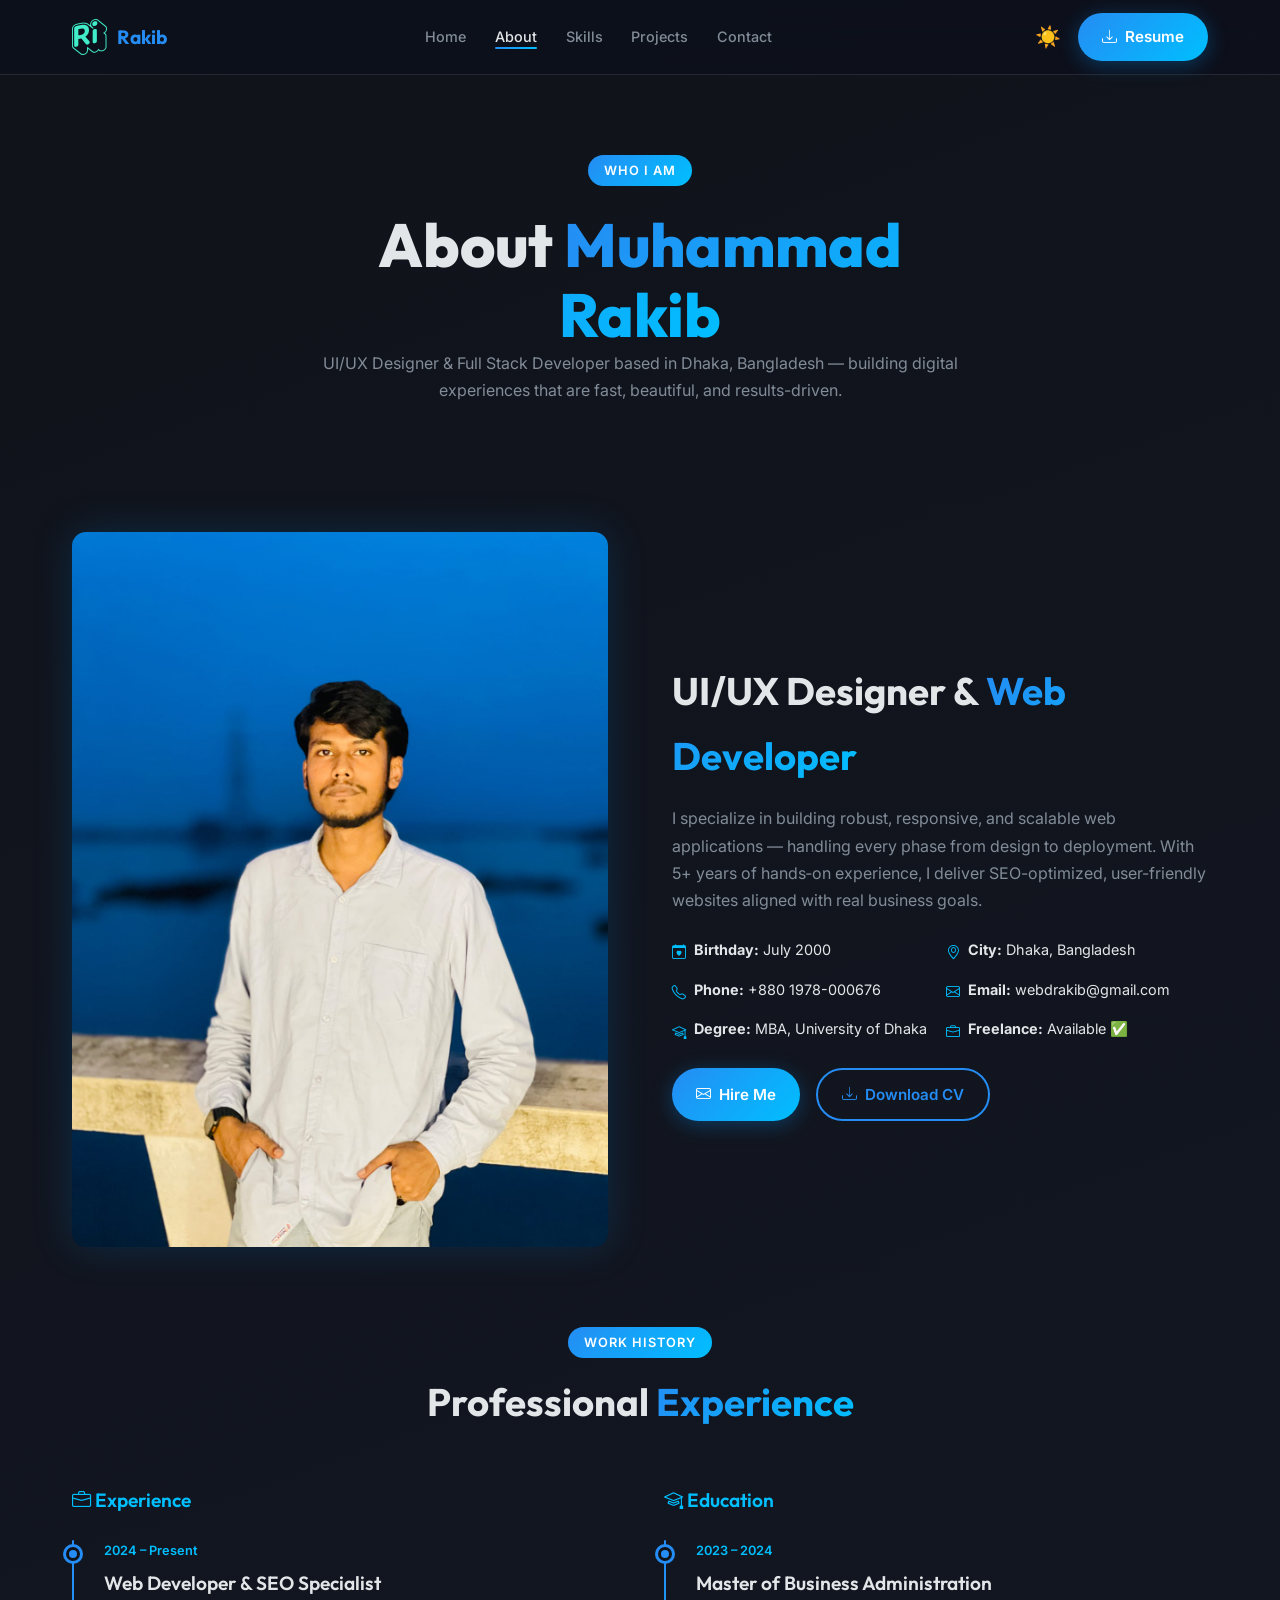
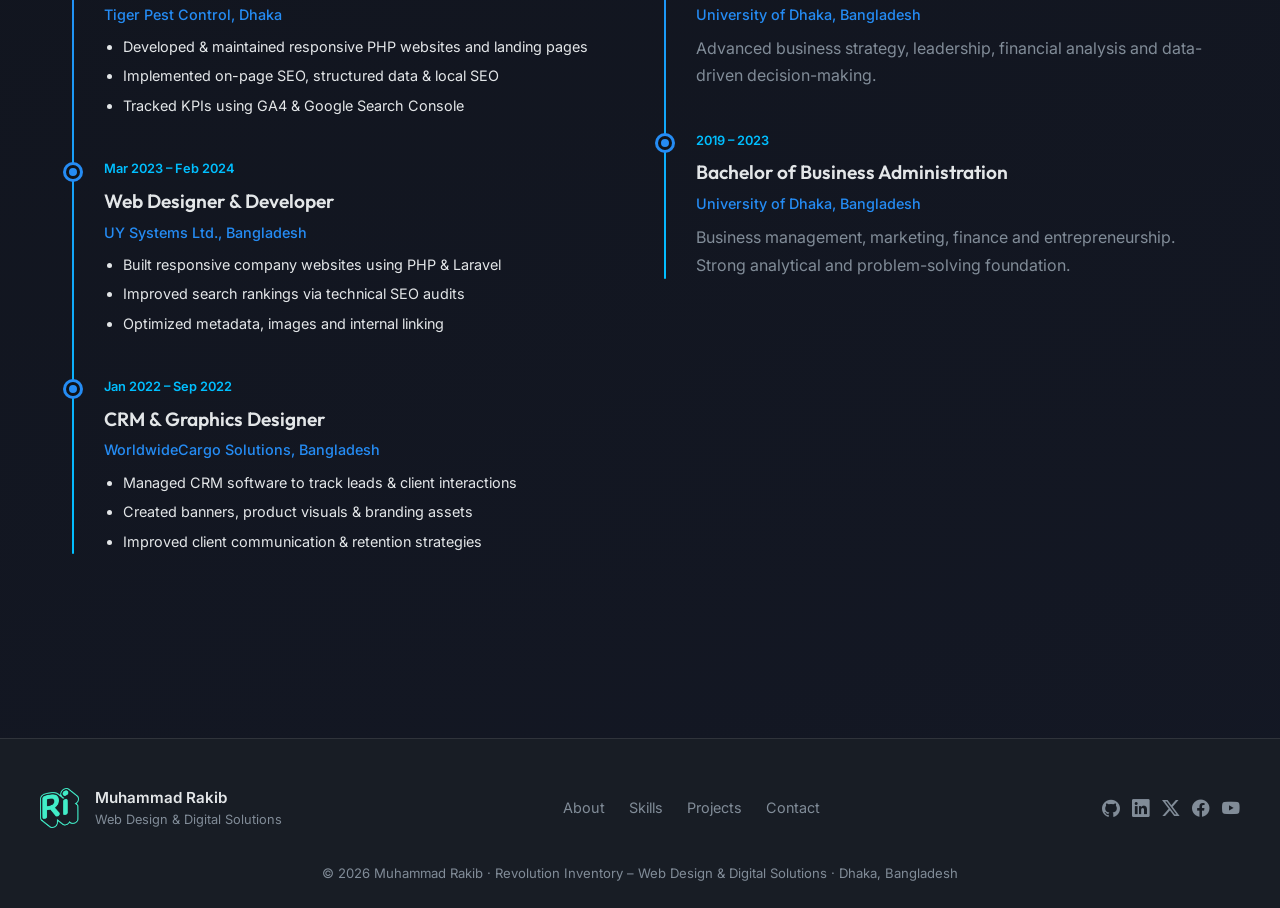
==== about.html @ a1d7bca5 "Website in development" ====
<!DOCTYPE html>
<html lang="en" data-theme="dark">

<head>
  <meta charset="UTF-8" />
  <meta name="viewport" content="width=device-width, initial-scale=1.0" />
  <title>About – Muhammad Rakib | Full Stack Web Developer</title>
  <meta name="description"
    content="Learn about Muhammad Rakib – Full Stack Web Developer, UI/UX Designer and SEO Specialist from Dhaka, Bangladesh with 5+ years of experience." />
  <link rel="icon" href="assets/images/logo.png" />
  <link rel="preconnect" href="https://fonts.googleapis.com" />
  <link rel="preconnect" href="https://fonts.gstatic.com" crossorigin />
  <link
    href="https://fonts.googleapis.com/css2?family=Outfit:wght@300;400;600;700;800&family=Inter:wght@400;500;600&display=swap"
    rel="stylesheet" />
  <link rel="stylesheet" href="https://cdn.jsdelivr.net/npm/bootstrap-icons@1.11.3/font/bootstrap-icons.css" />
  <link rel="stylesheet" href="assets/css/styles.css" />
</head>

<body>
  <header class="site-header" id="site-header">
    <nav class="nav-container">
      <a href="index.html" class="logo">
        <img src="assets/images/logo.png" alt="RI Logo" class="logo-img" />
        <span class="logo-text">Rakib</span>
      </a>
      <button class="nav-hamburger" id="nav-hamburger"><span></span><span></span><span></span></button>
      <ul class="nav-links" id="nav-links">
        <li><a href="index.html">Home</a></li>
        <li><a href="about.html">About</a></li>
        <li><a href="skills.html">Skills</a></li>
        <li><a href="projects.html">Projects</a></li>
        <li><a href="contact.html">Contact</a></li>
      </ul>
      <div class="nav-actions">
        <button id="theme-toggle" class="icon-btn">☀️</button>
        <a href="https://drive.google.com/uc?export=download&id=1ioUja7IS2YaoWaqZ0kOTeljUsAlefDZb" class="btn-primary"
          target="_blank" rel="noopener"><i class="bi bi-download"></i> Resume</a>
      </div>
    </nav>
  </header>

  <main>
    <!-- Hero -->
    <section style="padding: 5rem 2rem 3rem; text-align:center; max-width:700px; margin:0 auto;">
      <span class="section-tag">Who I Am</span>
      <h1 class="animate-in" style="margin-top:0.75rem;">About <span class="gradient-text">Muhammad Rakib</span></h1>
      <p class="animate-in-delay">UI/UX Designer & Full Stack Developer based in Dhaka, Bangladesh — building digital
        experiences that are fast, beautiful, and results-driven.</p>
    </section>

    <!-- About Grid -->
    <section class="section-pad">
      <div class="about-grid">
        <div class="about-img-wrap reveal">
          <img src="assets/images/7.jpeg" alt="Muhammad Rakib" />
        </div>
        <div class="reveal">
          <h2>UI/UX Designer &amp; <span class="gradient-text">Web Developer</span></h2>
          <p style="margin: 1rem 0;">I specialize in building robust, responsive, and scalable web applications —
            handling every phase from design to deployment. With 5+ years of hands‑on experience, I deliver
            SEO-optimized, user-friendly websites aligned with real business goals.</p>
          <ul class="about-info-list">
            <li><i class="bi bi-calendar-heart"></i><span><strong>Birthday:</strong> July 2000</span></li>
            <li><i class="bi bi-geo-alt"></i><span><strong>City:</strong> Dhaka, Bangladesh</span></li>
            <li><i class="bi bi-telephone"></i><span><strong>Phone:</strong> +880 1978-000676</span></li>
            <li><i class="bi bi-envelope"></i><span><strong>Email:</strong> webdrakib@gmail.com</span></li>
            <li><i class="bi bi-mortarboard"></i><span><strong>Degree:</strong> MBA, University of Dhaka</span></li>
            <li><i class="bi bi-briefcase"></i><span><strong>Freelance:</strong> Available ✅</span></li>
          </ul>
          <div style="display:flex; gap:1rem; flex-wrap:wrap; margin-top:1.5rem;">
            <a href="contact.html" class="btn-primary"><i class="bi bi-envelope"></i> Hire Me</a>
            <a href="https://drive.google.com/uc?export=download&id=1ioUja7IS2YaoWaqZ0kOTeljUsAlefDZb"
              class="btn-outline" target="_blank" rel="noopener"><i class="bi bi-download"></i> Download CV</a>
          </div>
        </div>
      </div>
    </section>

    <!-- Experience Timeline -->
    <section class="section-pad" style="padding-top:0;">
      <div class="section-header reveal">
        <span class="section-tag">Work History</span>
        <h2>Professional <span class="gradient-text">Experience</span></h2>
      </div>
      <div style="display:grid; grid-template-columns:1fr 1fr; gap:3rem;">
        <div>
          <h3 style="color:var(--c-accent); margin-bottom:1.5rem;"><i class="bi bi-briefcase"></i> Experience</h3>
          <div class="timeline">
            <div class="timeline-item reveal">
              <div class="timeline-date">2024 – Present</div>
              <h3>Web Developer & SEO Specialist</h3>
              <div class="org">Tiger Pest Control, Dhaka</div>
              <ul>
                <li>Developed & maintained responsive PHP websites and landing pages</li>
                <li>Implemented on-page SEO, structured data & local SEO</li>
                <li>Tracked KPIs using GA4 & Google Search Console</li>
              </ul>
            </div>
            <div class="timeline-item reveal">
              <div class="timeline-date">Mar 2023 – Feb 2024</div>
              <h3>Web Designer & Developer</h3>
              <div class="org">UY Systems Ltd., Bangladesh</div>
              <ul>
                <li>Built responsive company websites using PHP & Laravel</li>
                <li>Improved search rankings via technical SEO audits</li>
                <li>Optimized metadata, images and internal linking</li>
              </ul>
            </div>
            <div class="timeline-item reveal">
              <div class="timeline-date">Jan 2022 – Sep 2022</div>
              <h3>CRM & Graphics Designer</h3>
              <div class="org">WorldwideCargo Solutions, Bangladesh</div>
              <ul>
                <li>Managed CRM software to track leads & client interactions</li>
                <li>Created banners, product visuals & branding assets</li>
                <li>Improved client communication & retention strategies</li>
              </ul>
            </div>
          </div>
        </div>
        <div>
          <h3 style="color:var(--c-accent); margin-bottom:1.5rem;"><i class="bi bi-mortarboard"></i> Education</h3>
          <div class="timeline">
            <div class="timeline-item reveal">
              <div class="timeline-date">2023 – 2024</div>
              <h3>Master of Business Administration</h3>
              <div class="org">University of Dhaka, Bangladesh</div>
              <p>Advanced business strategy, leadership, financial analysis and data-driven decision-making.</p>
            </div>
            <div class="timeline-item reveal">
              <div class="timeline-date">2019 – 2023</div>
              <h3>Bachelor of Business Administration</h3>
              <div class="org">University of Dhaka, Bangladesh</div>
              <p>Business management, marketing, finance and entrepreneurship. Strong analytical and problem-solving
                foundation.</p>
            </div>
          </div>
        </div>
      </div>
    </section>
  </main>

  <footer class="site-footer">
    <div class="footer-inner">
      <div class="footer-brand">
        <img src="assets/images/logo.png" alt="RI" class="footer-logo" />
        <p>Muhammad Rakib<br /><span>Web Design & Digital Solutions</span></p>
      </div>
      <div class="footer-links">
        <a href="about.html">About</a><a href="skills.html">Skills</a>
        <a href="projects.html">Projects</a><a href="contact.html">Contact</a>
      </div>
      <div class="footer-socials">
        <a href="https://github.com/webdrakib" target="_blank" rel="noopener"><i class="bi bi-github"></i></a>
        <a href="https://bd.linkedin.com/in/webdrakib" target="_blank" rel="noopener"><i class="bi bi-linkedin"></i></a>
        <a href="https://twitter.com/webdrakib" target="_blank" rel="noopener"><i class="bi bi-twitter-x"></i></a>
        <a href="https://web.facebook.com/webdrakib" target="_blank" rel="noopener"><i class="bi bi-facebook"></i></a>
        <a href="https://www.youtube.com/@webdrakib" target="_blank" rel="noopener"><i class="bi bi-youtube"></i></a>
      </div>
    </div>
    <p class="footer-copy">© 2026 Muhammad Rakib · Revolution Inventory – Web Design & Digital Solutions · Dhaka,
      Bangladesh</p>
  </footer>
  <script src="assets/js/main.js"></script>
</body>

</html>
---- assets/css/styles.css ----
/* =============================================
   MUHAMMAD RAKIB PORTFOLIO — styles.css
   Theme: Deep Navy + Electric Blue + Silver
   ============================================= */

/* ---- TOKENS ---- */
:root {
  --c-primary: hsl(210, 90%, 55%);
  --c-accent: hsl(195, 100%, 50%);
  --c-secondary: hsl(340, 70%, 58%);
  --c-bg: hsl(220, 25%, 8%);
  --c-surface: hsl(220, 20%, 12%);
  --c-glass: rgba(255, 255, 255, 0.05);
  --c-border: rgba(255, 255, 255, 0.10);
  --c-text: hsl(210, 10%, 90%);
  --c-muted: hsl(210, 10%, 55%);
  --grad-main: linear-gradient(135deg, hsl(210, 90%, 55%), hsl(195, 100%, 50%));
  --grad-bg: linear-gradient(160deg, hsl(220, 25%, 8%) 0%, hsl(225, 30%, 11%) 100%);
  --shadow-glow: 0 0 40px rgba(0, 150, 255, 0.18);
  --radius: 14px;
  --trans: 0.3s ease;
}

[data-theme="light"] {
  --c-bg: hsl(210, 30%, 97%);
  --c-surface: hsl(210, 20%, 92%);
  --c-glass: rgba(255, 255, 255, 0.55);
  --c-border: rgba(0, 0, 0, 0.10);
  --c-text: hsl(220, 15%, 15%);
  --c-muted: hsl(220, 10%, 45%);
  --grad-bg: linear-gradient(160deg, hsl(210, 30%, 95%) 0%, hsl(220, 25%, 90%) 100%);
  --shadow-glow: 0 0 40px rgba(0, 150, 255, 0.10);
}

/* ---- RESET ---- */
*,
*::before,
*::after {
  box-sizing: border-box;
  margin: 0;
  padding: 0;
}

html {
  scroll-behavior: smooth;
}

body {
  font-family: 'Inter', system-ui, sans-serif;
  background: var(--c-bg);
  color: var(--c-text);
  line-height: 1.7;
  min-height: 100vh;
  background-image: var(--grad-bg);
}

img {
  max-width: 100%;
  display: block;
}

a {
  text-decoration: none;
  color: inherit;
}

ul {
  list-style: none;
}

/* ---- TYPOGRAPHY ---- */
h1 {
  font-family: 'Outfit', sans-serif;
  font-size: clamp(2.2rem, 5vw, 3.8rem);
  font-weight: 800;
  line-height: 1.15;
}

h2 {
  font-family: 'Outfit', sans-serif;
  font-size: clamp(1.6rem, 3.5vw, 2.4rem);
  font-weight: 700;
}

h3 {
  font-family: 'Outfit', sans-serif;
  font-size: 1.2rem;
  font-weight: 600;
}

p {
  color: var(--c-muted);
}

.gradient-text {
  background: var(--grad-main);
  -webkit-background-clip: text;
  -webkit-text-fill-color: transparent;
  background-clip: text;
}

/* ---- UTILITY ---- */
.glass {
  background: var(--c-glass);
  backdrop-filter: blur(16px);
  border: 1px solid var(--c-border);
  border-radius: var(--radius);
}

.section-pad {
  padding: 5rem 2rem;
  max-width: 1200px;
  margin: 0 auto;
}

.section-header {
  text-align: center;
  margin-bottom: 3rem;
}

.section-tag {
  display: inline-block;
  padding: 0.3rem 1rem;
  background: var(--grad-main);
  color: #fff;
  border-radius: 50px;
  font-size: 0.8rem;
  font-weight: 600;
  letter-spacing: 0.08em;
  text-transform: uppercase;
  margin-bottom: 0.75rem;
}

.section-header h2 {
  margin-bottom: 0.5rem;
}

/* ---- BUTTONS ---- */
.btn-primary {
  display: inline-flex;
  align-items: center;
  gap: 0.5rem;
  padding: 0.7rem 1.5rem;
  background: var(--grad-main);
  color: #fff;
  border-radius: 50px;
  font-weight: 600;
  font-size: 0.95rem;
  border: none;
  cursor: pointer;
  transition: transform var(--trans), box-shadow var(--trans);
  box-shadow: 0 4px 20px rgba(0, 150, 255, 0.3);
}

.btn-primary:hover {
  transform: translateY(-2px);
  box-shadow: 0 8px 30px rgba(0, 150, 255, 0.5);
}

.btn-outline {
  display: inline-flex;
  align-items: center;
  gap: 0.5rem;
  padding: 0.7rem 1.5rem;
  background: transparent;
  color: var(--c-primary);
  border: 2px solid var(--c-primary);
  border-radius: 50px;
  font-weight: 600;
  font-size: 0.95rem;
  cursor: pointer;
  transition: background var(--trans), color var(--trans), transform var(--trans);
}

.btn-outline:hover {
  background: var(--c-primary);
  color: #fff;
  transform: translateY(-2px);
}

.icon-btn {
  background: none;
  border: none;
  font-size: 1.3rem;
  cursor: pointer;
  padding: 0.3rem;
}

/* ---- HEADER ---- */
.site-header {
  position: sticky;
  top: 0;
  z-index: 1000;
  background: rgba(13, 17, 28, 0.75);
  backdrop-filter: blur(18px);
  border-bottom: 1px solid var(--c-border);
  transition: background var(--trans);
}

[data-theme="light"] .site-header {
  background: rgba(240, 245, 255, 0.80);
}

.nav-container {
  max-width: 1200px;
  margin: 0 auto;
  display: flex;
  align-items: center;
  justify-content: space-between;
  padding: 0.8rem 2rem;
  gap: 1rem;
}

.logo {
  display: flex;
  align-items: center;
  gap: 0.6rem;
}

.logo-img {
  height: 36px;
  width: auto;
}

.logo-text {
  font-family: 'Outfit', sans-serif;
  font-size: 1.2rem;
  font-weight: 700;
  color: var(--c-primary);
}

.nav-links {
  display: flex;
  gap: 1.8rem;
}

.nav-links a {
  font-size: 0.9rem;
  font-weight: 500;
  color: var(--c-muted);
  position: relative;
  transition: color var(--trans);
}

.nav-links a:hover,
.nav-links a.nav-active {
  color: var(--c-text);
}

.nav-links a::after {
  content: '';
  position: absolute;
  left: 0;
  bottom: -4px;
  width: 0;
  height: 2px;
  background: var(--grad-main);
  transition: width var(--trans);
  border-radius: 2px;
}

.nav-links a:hover::after,
.nav-links a.nav-active::after {
  width: 100%;
}

.nav-actions {
  display: flex;
  align-items: center;
  gap: 0.75rem;
}

/* hamburger — hidden on desktop */
.nav-hamburger {
  display: none;
  flex-direction: column;
  gap: 5px;
  background: none;
  border: none;
  cursor: pointer;
  padding: 4px;
}

.nav-hamburger span {
  display: block;
  width: 24px;
  height: 2px;
  background: var(--c-text);
  border-radius: 2px;
  transition: var(--trans);
}

/* ---- HERO ---- */
.hero {
  min-height: 100vh;
  display: flex;
  align-items: center;
  justify-content: space-between;
  gap: 3rem;
  padding: 6rem 4rem 4rem;
  max-width: 1200px;
  margin: 0 auto;
  position: relative;
}

.hero-bg-overlay {
  position: fixed;
  inset: 0;
  z-index: -1;
  background: radial-gradient(ellipse at 20% 50%, rgba(0, 150, 255, 0.08) 0%, transparent 60%),
    radial-gradient(ellipse at 80% 20%, rgba(0, 220, 255, 0.06) 0%, transparent 50%);
  pointer-events: none;
}

.hero-content {
  flex: 1;
  max-width: 600px;
}

.hero-badge {
  display: inline-flex;
  align-items: center;
  gap: 0.5rem;
  background: var(--c-glass);
  border: 1px solid var(--c-border);
  border-radius: 50px;
  padding: 0.4rem 1rem;
  font-size: 0.82rem;
  font-weight: 500;
  color: var(--c-accent);
  margin-bottom: 1.25rem;
  backdrop-filter: blur(8px);
}

.hero h1 {
  margin-bottom: 0.75rem;
}

.hero-typed {
  font-size: 1.3rem;
  font-weight: 500;
  margin-bottom: 0.5rem;
  color: var(--c-text);
}

.typed-highlight {
  color: var(--c-accent);
  font-weight: 600;
}

.typed-cursor {
  color: var(--c-accent);
  animation: blink 1s step-end infinite;
}

@keyframes blink {

  0%,
  100% {
    opacity: 1
  }

  50% {
    opacity: 0
  }
}

.hero-sub {
  font-size: 0.92rem;
  margin-bottom: 2rem;
  line-height: 1.8;
}

.hero-cta-group {
  display: flex;
  gap: 1rem;
  flex-wrap: wrap;
  margin-bottom: 2rem;
}

.hero-socials {
  display: flex;
  gap: 1rem;
}

.social-icon {
  width: 40px;
  height: 40px;
  display: flex;
  align-items: center;
  justify-content: center;
  border-radius: 50%;
  border: 1px solid var(--c-border);
  background: var(--c-glass);
  color: var(--c-muted);
  font-size: 1.1rem;
  transition: border-color var(--trans), color var(--trans), transform var(--trans), background var(--trans);
}

.social-icon:hover {
  border-color: var(--c-primary);
  color: var(--c-primary);
  transform: translateY(-3px);
  background: rgba(0, 150, 255, 0.1);
}

/* hero image */
.hero-image {
  position: relative;
  flex-shrink: 0;
}

.hero-img-ring {
  position: absolute;
  inset: -12px;
  border-radius: 50%;
  border: 2px solid transparent;
  background: var(--grad-main) border-box;
  -webkit-mask: linear-gradient(#fff 0 0) padding-box, linear-gradient(#fff 0 0);
  -webkit-mask-composite: destination-out;
  mask-composite: exclude;
  animation: spin 8s linear infinite;
}

@keyframes spin {
  to {
    transform: rotate(360deg);
  }
}

.hero-photo {
  width: 280px;
  height: 280px;
  border-radius: 50%;
  object-fit: cover;
  box-shadow: var(--shadow-glow);
}

/* ---- STATS ---- */
.stats-section {
  background: var(--c-surface);
  padding: 3rem 2rem;
}

.stats-grid {
  max-width: 900px;
  margin: 0 auto;
  display: grid;
  grid-template-columns: repeat(4, 1fr);
  gap: 1.5rem;
  text-align: center;
}

.stat-card {
  padding: 1.5rem;
}

.stat-number {
  font-family: 'Outfit', sans-serif;
  font-size: 2.5rem;
  font-weight: 800;
  color: var(--c-primary);
}

.stat-plus {
  font-size: 1.5rem;
  font-weight: 700;
  color: var(--c-accent);
  vertical-align: super;
}

.stat-card p {
  margin-top: 0.3rem;
  font-size: 0.9rem;
  font-weight: 500;
  color: var(--c-muted);
}

/* ---- SERVICES ---- */
.services-section {
  padding: 5rem 2rem;
  max-width: 1200px;
  margin: 0 auto;
}

.services-grid {
  display: grid;
  grid-template-columns: repeat(auto-fit, minmax(280px, 1fr));
  gap: 1.5rem;
}

.service-card {
  padding: 2rem;
  transition: transform var(--trans), box-shadow var(--trans);
}

.service-card:hover {
  transform: translateY(-6px);
  box-shadow: var(--shadow-glow);
}

.service-icon {
  font-size: 2rem;
  color: var(--c-accent);
  margin-bottom: 1rem;
  display: block;
}

.service-card h3 {
  margin-bottom: 0.5rem;
  color: var(--c-text);
}

/* ---- ABOUT PAGE ---- */
.about-grid {
  display: grid;
  grid-template-columns: 1fr 1fr;
  gap: 4rem;
  align-items: center;
}

.about-img-wrap {
  position: relative;
}

.about-img-wrap img {
  border-radius: var(--radius);
  width: 100%;
  box-shadow: var(--shadow-glow);
}

.about-info-list {
  margin: 1.5rem 0;
  display: grid;
  grid-template-columns: 1fr 1fr;
  gap: 0.8rem;
}

.about-info-list li {
  display: flex;
  align-items: flex-start;
  gap: 0.5rem;
  font-size: 0.9rem;
}

.about-info-list li i {
  color: var(--c-accent);
  margin-top: 0.15rem;
  flex-shrink: 0;
}

.about-info-list strong {
  color: var(--c-text);
}

/* ---- SKILLS PAGE ---- */
.skills-categories {
  display: grid;
  grid-template-columns: repeat(auto-fit, minmax(300px, 1fr));
  gap: 2rem;
}

.skill-group {
  padding: 2rem;
}

.skill-group h3 {
  margin-bottom: 1.5rem;
  color: var(--c-accent);
  display: flex;
  align-items: center;
  gap: 0.5rem;
}

.skill-bar {
  margin-bottom: 1.2rem;
}

.skill-bar-label {
  display: flex;
  justify-content: space-between;
  margin-bottom: 0.4rem;
  font-size: 0.9rem;
  font-weight: 500;
  color: var(--c-text);
}

.skill-bar-track {
  background: var(--c-surface);
  border-radius: 50px;
  height: 8px;
  overflow: hidden;
}

.skill-bar-fill {
  height: 100%;
  border-radius: 50px;
  background: var(--grad-main);
  width: 0;
  transition: width 1.2s cubic-bezier(0.4, 0, 0.2, 1);
}

/* ---- PROJECTS PAGE ---- */
.projects-grid {
  display: grid;
  grid-template-columns: repeat(auto-fit, minmax(300px, 1fr));
  gap: 1.5rem;
}

.project-card {
  border-radius: var(--radius);
  overflow: hidden;
  border: 1px solid var(--c-border);
  background: var(--c-surface);
  transition: transform var(--trans), box-shadow var(--trans);
  cursor: pointer;
}

.project-card:hover {
  transform: translateY(-6px);
  box-shadow: var(--shadow-glow);
}

.project-card-img {
  position: relative;
  overflow: hidden;
  height: 200px;
}

.project-card-img img {
  width: 100%;
  height: 100%;
  object-fit: cover;
  transition: transform 0.5s ease;
}

.project-card:hover .project-card-img img {
  transform: scale(1.08);
}

.project-card-overlay {
  position: absolute;
  inset: 0;
  background: rgba(0, 100, 200, 0.7);
  display: flex;
  align-items: center;
  justify-content: center;
  gap: 1rem;
  opacity: 0;
  transition: opacity var(--trans);
}

.project-card:hover .project-card-overlay {
  opacity: 1;
}

.project-card-overlay a {
  width: 44px;
  height: 44px;
  border-radius: 50%;
  background: #fff;
  display: flex;
  align-items: center;
  justify-content: center;
  color: var(--c-primary);
  font-size: 1.1rem;
  transition: transform var(--trans);
}

.project-card-overlay a:hover {
  transform: scale(1.1);
}

.project-card-body {
  padding: 1.25rem;
}

.project-card-body h3 {
  color: var(--c-text);
  margin-bottom: 0.4rem;
}

.project-tags {
  display: flex;
  flex-wrap: wrap;
  gap: 0.5rem;
  margin-top: 0.75rem;
}

.tag {
  font-size: 0.75rem;
  padding: 0.25rem 0.7rem;
  background: rgba(0, 150, 255, 0.12);
  color: var(--c-accent);
  border-radius: 50px;
  font-weight: 500;
}

/* ---- EXPERIENCE TIMELINE ---- */
.timeline {
  position: relative;
  padding-left: 2rem;
}

.timeline::before {
  content: '';
  position: absolute;
  left: 0;
  top: 0;
  bottom: 0;
  width: 2px;
  background: var(--grad-main);
  border-radius: 2px;
}

.timeline-item {
  position: relative;
  margin-bottom: 2.5rem;
}

.timeline-item::before {
  content: '';
  position: absolute;
  left: -2.4rem;
  top: 0.4rem;
  width: 14px;
  height: 14px;
  border-radius: 50%;
  background: var(--c-primary);
  border: 3px solid var(--c-bg);
  box-shadow: 0 0 0 3px var(--c-primary);
}

.timeline-date {
  font-size: 0.8rem;
  color: var(--c-accent);
  font-weight: 600;
  margin-bottom: 0.3rem;
}

.timeline-item h3 {
  color: var(--c-text);
  margin-bottom: 0.2rem;
}

.timeline-item .org {
  color: var(--c-primary);
  font-size: 0.9rem;
  font-weight: 500;
  margin-bottom: 0.5rem;
}

.timeline-item ul {
  padding-left: 1.2rem;
  list-style: disc;
}

.timeline-item ul li {
  font-size: 0.9rem;
  margin-bottom: 0.3rem;
}

/* ---- CONTACT PAGE ---- */
.contact-grid {
  display: grid;
  grid-template-columns: 1fr 1.5fr;
  gap: 3rem;
  align-items: start;
}

.contact-info-card {
  padding: 2rem;
}

.contact-info-item {
  display: flex;
  gap: 1rem;
  margin-bottom: 1.5rem;
  align-items: flex-start;
}

.contact-info-item .ci-icon {
  width: 44px;
  height: 44px;
  border-radius: 50%;
  background: rgba(0, 150, 255, 0.12);
  display: flex;
  align-items: center;
  justify-content: center;
  color: var(--c-accent);
  font-size: 1.2rem;
  flex-shrink: 0;
}

.contact-info-item h4 {
  font-size: 0.85rem;
  font-weight: 600;
  color: var(--c-text);
  margin-bottom: 0.2rem;
}

.contact-info-item p {
  font-size: 0.9rem;
}

.contact-form {
  padding: 2rem;
  display: flex;
  flex-direction: column;
  gap: 1.1rem;
}

.form-row {
  display: grid;
  grid-template-columns: 1fr 1fr;
  gap: 1rem;
}

.form-group {
  display: flex;
  flex-direction: column;
  gap: 0.4rem;
}

.form-group label {
  font-size: 0.85rem;
  font-weight: 500;
  color: var(--c-text);
}

.form-group input,
.form-group textarea,
.form-group select {
  background: var(--c-surface);
  border: 1px solid var(--c-border);
  border-radius: 8px;
  padding: 0.75rem 1rem;
  color: var(--c-text);
  font-family: inherit;
  font-size: 0.9rem;
  transition: border-color var(--trans), box-shadow var(--trans);
}

.form-group input:focus,
.form-group textarea:focus {
  outline: none;
  border-color: var(--c-primary);
  box-shadow: 0 0 0 3px rgba(0, 150, 255, 0.15);
}

.form-group textarea {
  resize: vertical;
  min-height: 130px;
}

/* ---- MODAL ---- */
.modal {
  display: none;
  position: fixed;
  inset: 0;
  z-index: 2000;
  background: rgba(0, 0, 0, 0.7);
  backdrop-filter: blur(6px);
  align-items: center;
  justify-content: center;
}

.modal.open {
  display: flex;
}

.modal-box {
  background: var(--c-surface);
  border-radius: var(--radius);
  padding: 2rem;
  max-width: 640px;
  width: 90%;
  max-height: 85vh;
  overflow-y: auto;
  border: 1px solid var(--c-border);
  position: relative;
}

.modal-close {
  position: absolute;
  top: 1rem;
  right: 1rem;
  background: none;
  border: none;
  font-size: 1.4rem;
  color: var(--c-muted);
  cursor: pointer;
}

.modal-close:hover {
  color: var(--c-text);
}

/* ---- FOOTER ---- */
.site-footer {
  background: var(--c-surface);
  border-top: 1px solid var(--c-border);
  padding: 3rem 2rem 1.5rem;
  margin-top: 4rem;
}

.footer-inner {
  max-width: 1200px;
  margin: 0 auto;
  display: flex;
  align-items: center;
  justify-content: space-between;
  flex-wrap: wrap;
  gap: 2rem;
  margin-bottom: 2rem;
}

.footer-brand {
  display: flex;
  align-items: center;
  gap: 1rem;
}

.footer-logo {
  height: 40px;
}

.footer-brand p {
  font-size: 0.95rem;
  font-weight: 600;
  color: var(--c-text);
  line-height: 1.4;
}

.footer-brand span {
  color: var(--c-muted);
  font-size: 0.8rem;
  font-weight: 400;
}

.footer-links {
  display: flex;
  gap: 1.5rem;
  flex-wrap: wrap;
}

.footer-links a {
  font-size: 0.9rem;
  color: var(--c-muted);
  transition: color var(--trans);
}

.footer-links a:hover {
  color: var(--c-primary);
}

.footer-socials {
  display: flex;
  gap: 0.75rem;
}

.footer-socials a {
  color: var(--c-muted);
  font-size: 1.1rem;
  transition: color var(--trans), transform var(--trans);
}

.footer-socials a:hover {
  color: var(--c-accent);
  transform: translateY(-2px);
}

.footer-copy {
  text-align: center;
  font-size: 0.82rem;
  color: var(--c-muted);
  max-width: 1200px;
  margin: 0 auto;
}

/* ---- ANIMATIONS ---- */
.animate-in {
  animation: fadeSlideUp 0.9s cubic-bezier(0.22, 1, 0.36, 1) forwards;
}

.animate-in-delay {
  animation: fadeSlideUp 0.9s 0.2s cubic-bezier(0.22, 1, 0.36, 1) both;
}

@keyframes fadeSlideUp {
  from {
    opacity: 0;
    transform: translateY(30px);
  }

  to {
    opacity: 1;
    transform: translateY(0);
  }
}

.reveal {
  opacity: 0;
  transform: translateY(24px);
  transition: opacity 0.7s ease, transform 0.7s ease;
}

.reveal.visible {
  opacity: 1;
  transform: translateY(0);
}

/* ---- RESPONSIVE ---- */
@media (max-width: 900px) {
  .hero {
    flex-direction: column-reverse;
    padding: 5rem 2rem 3rem;
    text-align: center;
    min-height: auto;
  }

  .hero-cta-group,
  .hero-socials {
    justify-content: center;
  }

  .about-grid,
  .contact-grid {
    grid-template-columns: 1fr;
  }

  .form-row {
    grid-template-columns: 1fr;
  }

  .stats-grid {
    grid-template-columns: repeat(2, 1fr);
  }
}

@media (max-width: 600px) {
  .nav-links {
    display: none;
    flex-direction: column;
    gap: 0;
    position: absolute;
    top: 100%;
    left: 0;
    right: 0;
    background: var(--c-surface);
    border-bottom: 1px solid var(--c-border);
    padding: 1rem 2rem;
  }

  .nav-links.open {
    display: flex;
  }

  .nav-hamburger {
    display: flex;
  }

  .hero-photo {
    width: 200px;
    height: 200px;
  }

  .stats-grid {
    grid-template-columns: repeat(2, 1fr);
  }
}
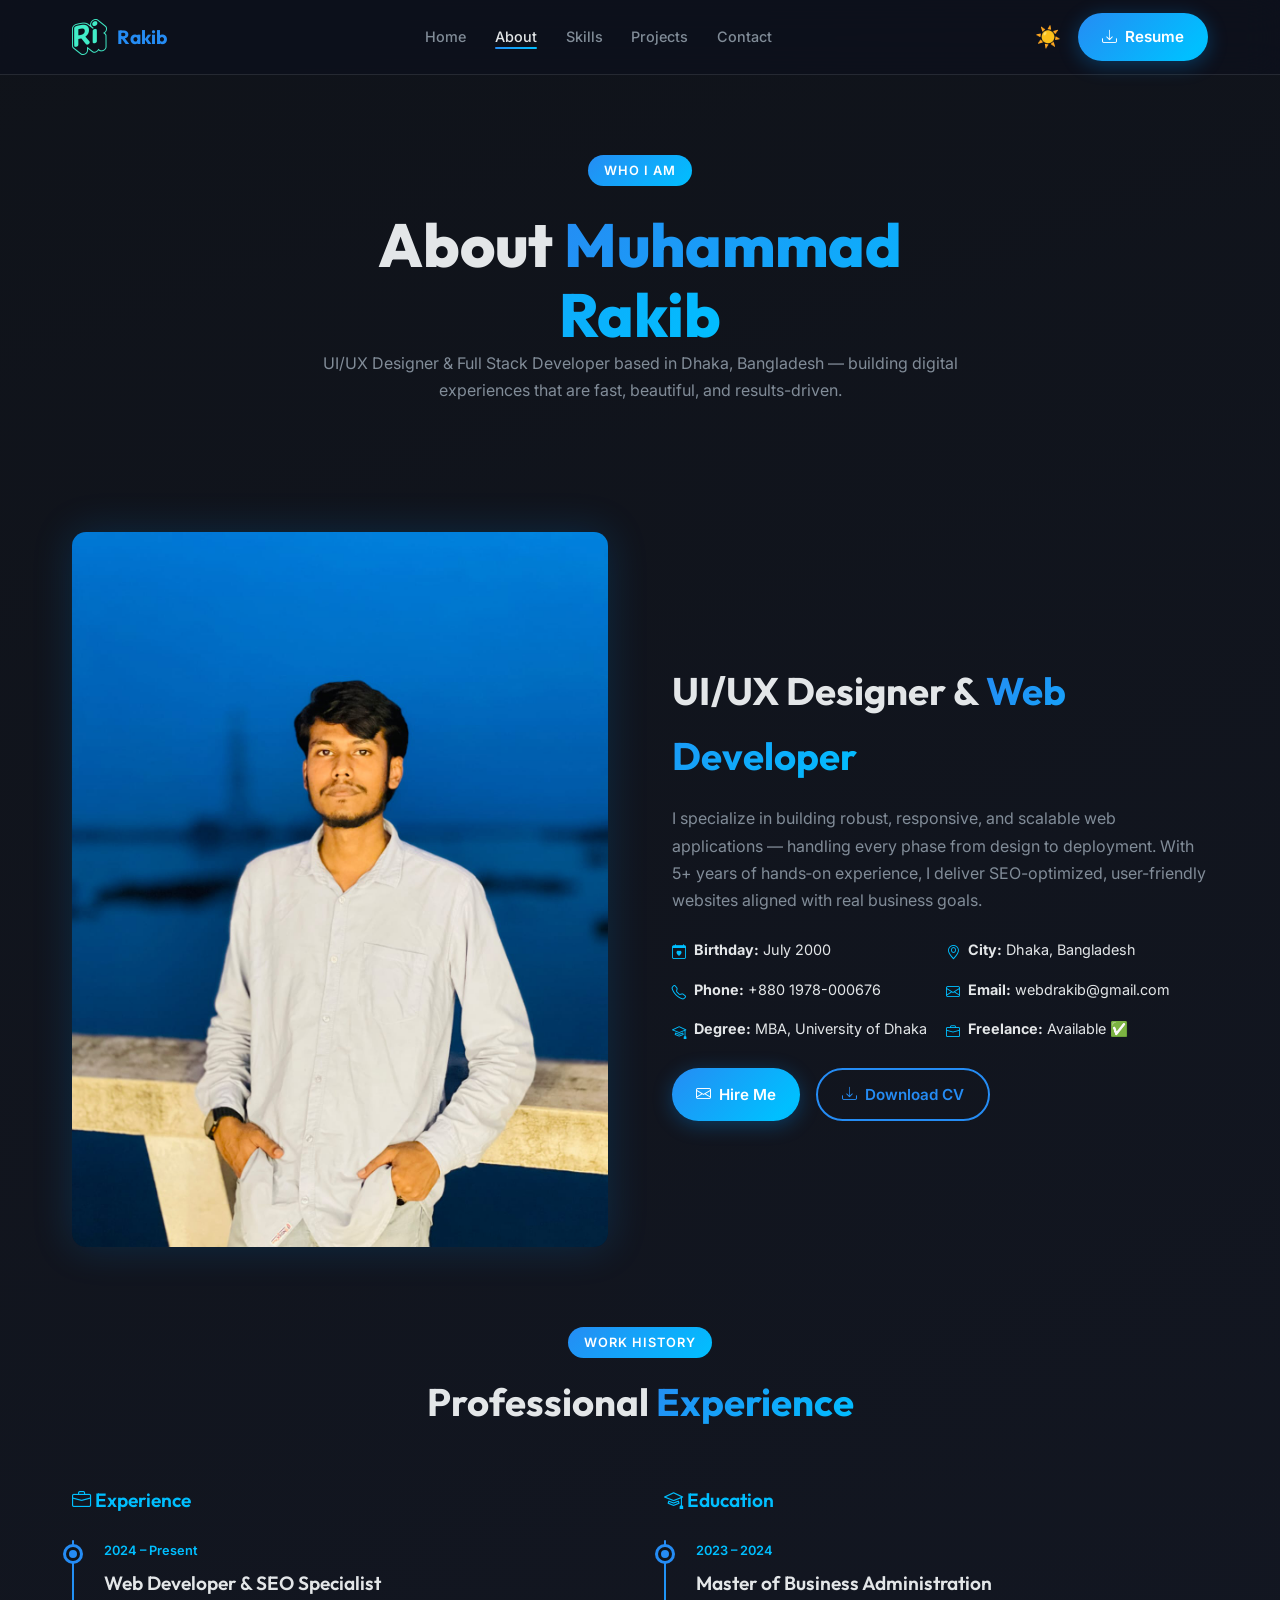
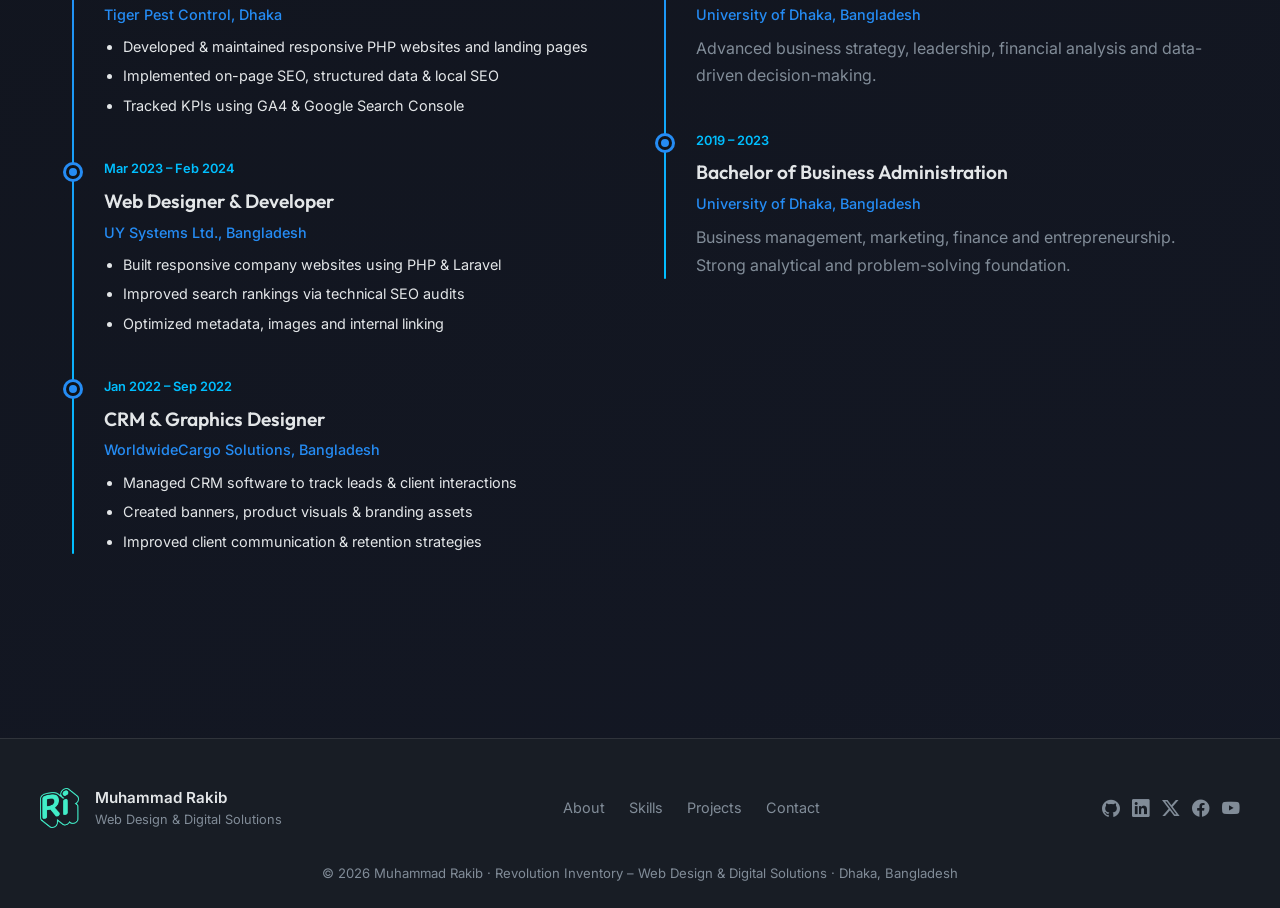
==== commit 508fc95c: "New update on website" ====
--- a/about.html
+++ b/about.html
@@ -83,7 +83,7 @@
         <span class="section-tag">Work History</span>
         <h2>Professional <span class="gradient-text">Experience</span></h2>
       </div>
-      <div style="display:grid; grid-template-columns:1fr 1fr; gap:3rem;">
+      <div class="timeline-grid">
         <div>
           <h3 style="color:var(--c-accent); margin-bottom:1.5rem;"><i class="bi bi-briefcase"></i> Experience</h3>
           <div class="timeline">
--- a/assets/css/styles.css
+++ b/assets/css/styles.css
@@ -141,18 +141,20 @@
   align-items: center;
   gap: 0.5rem;
   padding: 0.7rem 1.5rem;
-  background: var(--grad-main);
+  background: linear-gradient(135deg, var(--c-primary), var(--c-accent), var(--c-primary));
+  background-size: 200% auto;
   color: #fff;
   border-radius: 50px;
   font-weight: 600;
   font-size: 0.95rem;
   border: none;
   cursor: pointer;
-  transition: transform var(--trans), box-shadow var(--trans);
+  transition: transform var(--trans), box-shadow var(--trans), background-position 0.4s ease;
   box-shadow: 0 4px 20px rgba(0, 150, 255, 0.3);
 }
 
 .btn-primary:hover {
+  background-position: right center;
   transform: translateY(-2px);
   box-shadow: 0 8px 30px rgba(0, 150, 255, 0.5);
 }
@@ -307,9 +309,22 @@
   position: fixed;
   inset: 0;
   z-index: -1;
+  background: radial-gradient(ellipse at 20% 50%, rgba(0, 150, 255, 0.1) 0%, transparent 60%),
+    radial-gradient(ellipse at 80% 20%, rgba(0, 220, 255, 0.08) 0%, transparent 50%),
+    linear-gradient(rgba(255, 255, 255, 0.025) 1px, transparent 1px),
+    linear-gradient(90deg, rgba(255, 255, 255, 0.025) 1px, transparent 1px);
+  background-size: 100% 100%, 100% 100%, 30px 30px, 30px 30px;
+  background-position: 0 0, 0 0, center center, center center;
+  pointer-events: none;
+}
+
+[data-theme="light"] .hero-bg-overlay {
   background: radial-gradient(ellipse at 20% 50%, rgba(0, 150, 255, 0.08) 0%, transparent 60%),
-    radial-gradient(ellipse at 80% 20%, rgba(0, 220, 255, 0.06) 0%, transparent 50%);
-  pointer-events: none;
+    radial-gradient(ellipse at 80% 20%, rgba(0, 220, 255, 0.06) 0%, transparent 50%),
+    linear-gradient(rgba(0, 0, 0, 0.03) 1px, transparent 1px),
+    linear-gradient(90deg, rgba(0, 0, 0, 0.03) 1px, transparent 1px);
+  background-size: 100% 100%, 100% 100%, 30px 30px, 30px 30px;
+  background-position: 0 0, 0 0, center center, center center;
 }
 
 .hero-content {
@@ -412,14 +427,19 @@
 
 .hero-img-ring {
   position: absolute;
-  inset: -12px;
+  inset: -15px;
   border-radius: 50%;
-  border: 2px solid transparent;
-  background: var(--grad-main) border-box;
-  -webkit-mask: linear-gradient(#fff 0 0) padding-box, linear-gradient(#fff 0 0);
-  -webkit-mask-composite: destination-out;
-  mask-composite: exclude;
-  animation: spin 8s linear infinite;
+  background: conic-gradient(
+    transparent 0deg,
+    var(--c-primary) 90deg,
+    transparent 180deg,
+    var(--c-accent) 270deg,
+    transparent 360deg
+  );
+  animation: spin 6s linear infinite;
+  z-index: -1;
+  filter: blur(8px);
+  opacity: 0.85;
 }
 
 @keyframes spin {
@@ -434,6 +454,9 @@
   border-radius: 50%;
   object-fit: cover;
   box-shadow: var(--shadow-glow);
+  border: 4px solid var(--c-surface);
+  position: relative;
+  z-index: 1;
 }
 
 /* ---- STATS ---- */
@@ -612,13 +635,14 @@
   overflow: hidden;
   border: 1px solid var(--c-border);
   background: var(--c-surface);
-  transition: transform var(--trans), box-shadow var(--trans);
+  transition: transform var(--trans), box-shadow var(--trans), border-color var(--trans);
   cursor: pointer;
 }
 
 .project-card:hover {
-  transform: translateY(-6px);
-  box-shadow: var(--shadow-glow);
+  transform: translateY(-8px) scale(1.02);
+  box-shadow: 0 16px 40px rgba(0, 150, 255, 0.15);
+  border-color: rgba(0, 150, 255, 0.3);
 }
 
 .project-card-img {
@@ -760,6 +784,12 @@
   margin-bottom: 0.3rem;
 }
 
+.timeline-grid {
+  display: grid;
+  grid-template-columns: 1fr 1fr;
+  gap: 3rem;
+}
+
 /* ---- CONTACT PAGE ---- */
 .contact-grid {
   display: grid;
@@ -1025,7 +1055,8 @@
   }
 
   .about-grid,
-  .contact-grid {
+  .contact-grid,
+  .timeline-grid {
     grid-template-columns: 1fr;
   }
 
@@ -1039,6 +1070,10 @@
 }
 
 @media (max-width: 600px) {
+  .logo-text {
+    display: none;
+  }
+
   .nav-links {
     display: none;
     flex-direction: column;
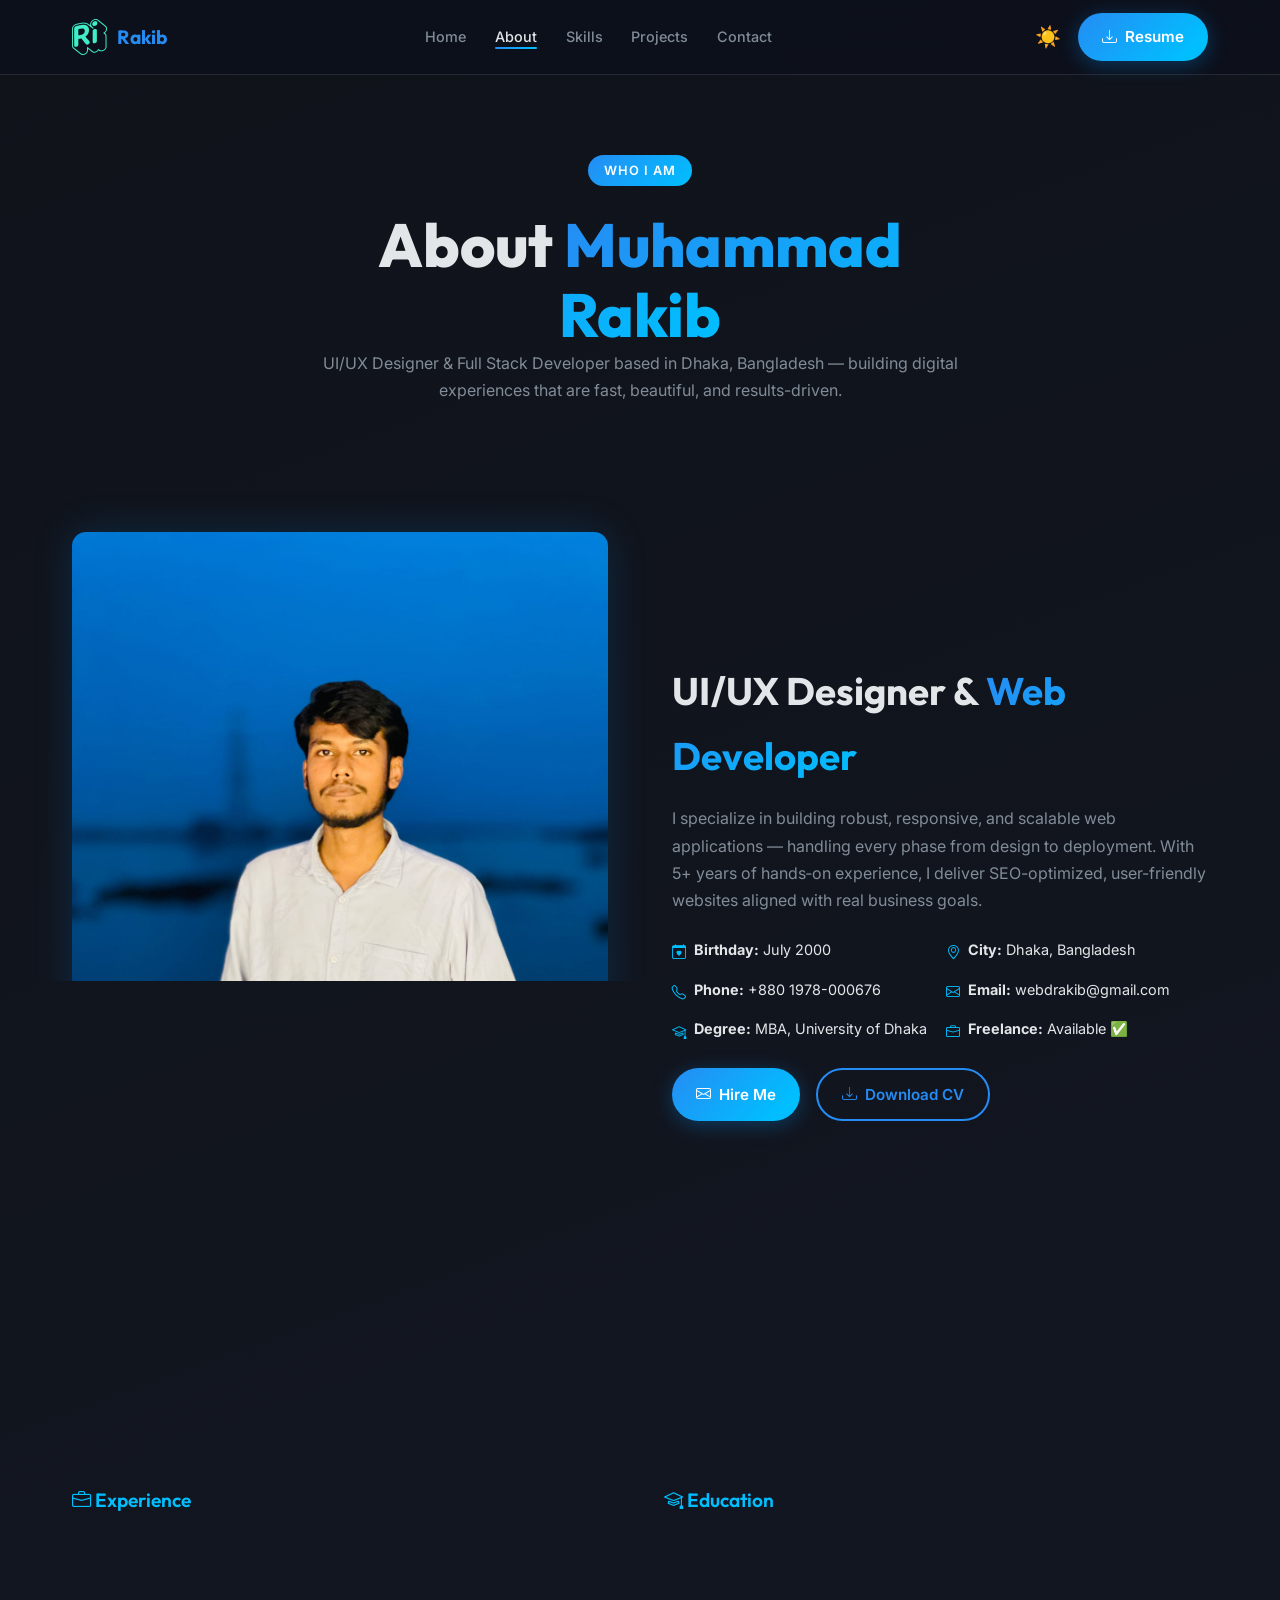
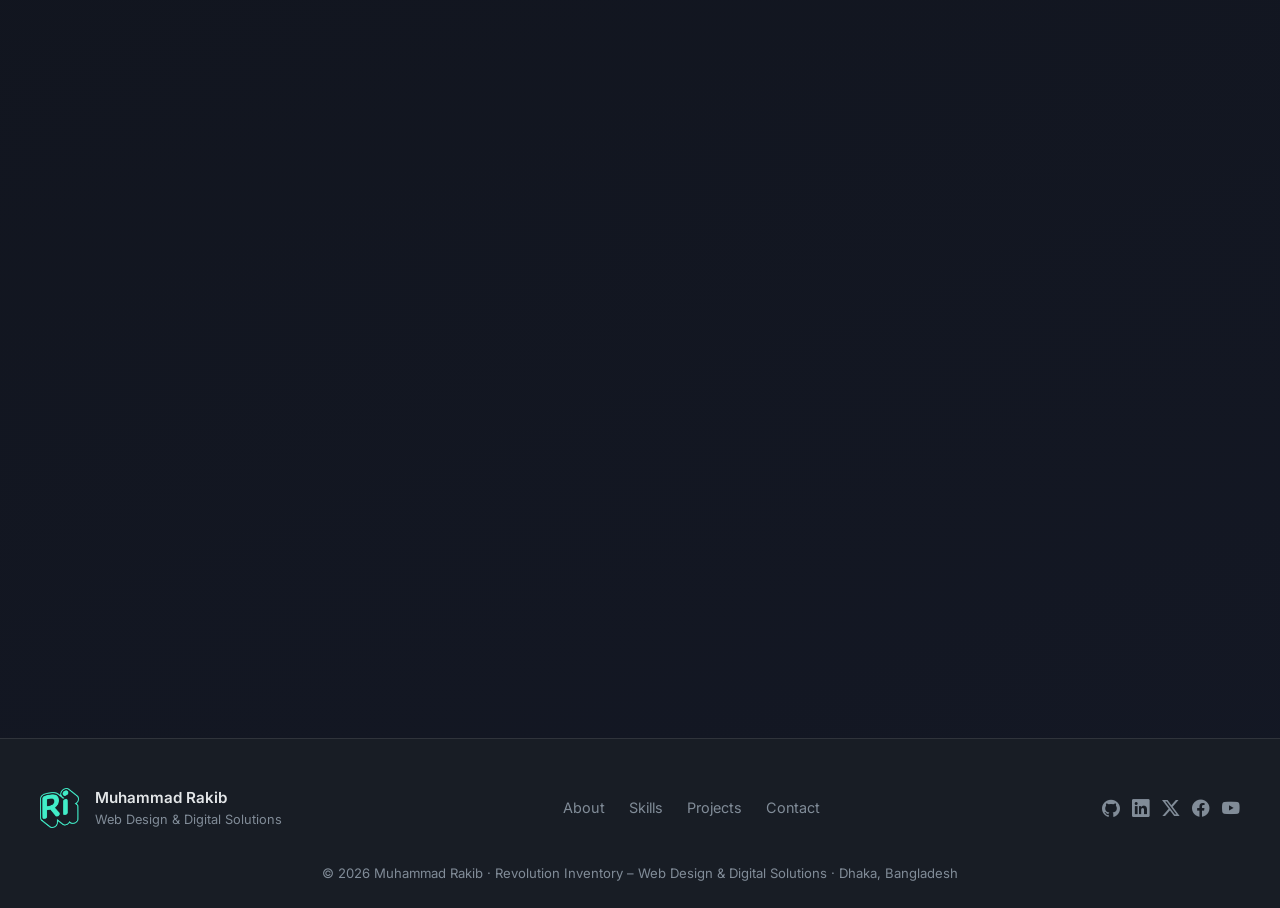
==== commit a5f5ebc5: "Integrate Google Tag Manager into about.html Added Google Tag Manager scripts for tracking." ====
--- a/about.html
+++ b/about.html
@@ -15,9 +15,29 @@
     rel="stylesheet" />
   <link rel="stylesheet" href="https://cdn.jsdelivr.net/npm/bootstrap-icons@1.11.3/font/bootstrap-icons.css" />
   <link rel="stylesheet" href="assets/css/styles.css" />
+  <!-- Google tag (gtag.js) -->
+  <script async src="https://www.googletagmanager.com/gtag/js?id=G-2NBKC2Z3YN"></script>
+  <script>
+    window.dataLayer = window.dataLayer || [];
+    function gtag(){dataLayer.push(arguments);}
+    gtag('js', new Date());
+  
+    gtag('config', 'G-2NBKC2Z3YN');
+  </script>
+  <!-- Google Tag Manager -->
+  <script>(function(w,d,s,l,i){w[l]=w[l]||[];w[l].push({'gtm.start':
+  new Date().getTime(),event:'gtm.js'});var f=d.getElementsByTagName(s)[0],
+  j=d.createElement(s),dl=l!='dataLayer'?'&l='+l:'';j.async=true;j.src=
+  'https://www.googletagmanager.com/gtm.js?id='+i+dl;f.parentNode.insertBefore(j,f);
+  })(window,document,'script','dataLayer','GTM-563CVFS4');</script>
+  <!-- End Google Tag Manager -->
 </head>
 
 <body>
+  <!-- Google Tag Manager (noscript) -->
+  <noscript><iframe src="https://www.googletagmanager.com/ns.html?id=GTM-563CVFS4"
+  height="0" width="0" style="display:none;visibility:hidden"></iframe></noscript>
+  <!-- End Google Tag Manager (noscript) -->
   <header class="site-header" id="site-header">
     <nav class="nav-container">
       <a href="index.html" class="logo">
@@ -165,4 +185,4 @@
   <script src="assets/js/main.js"></script>
 </body>
 
-</html>+</html>
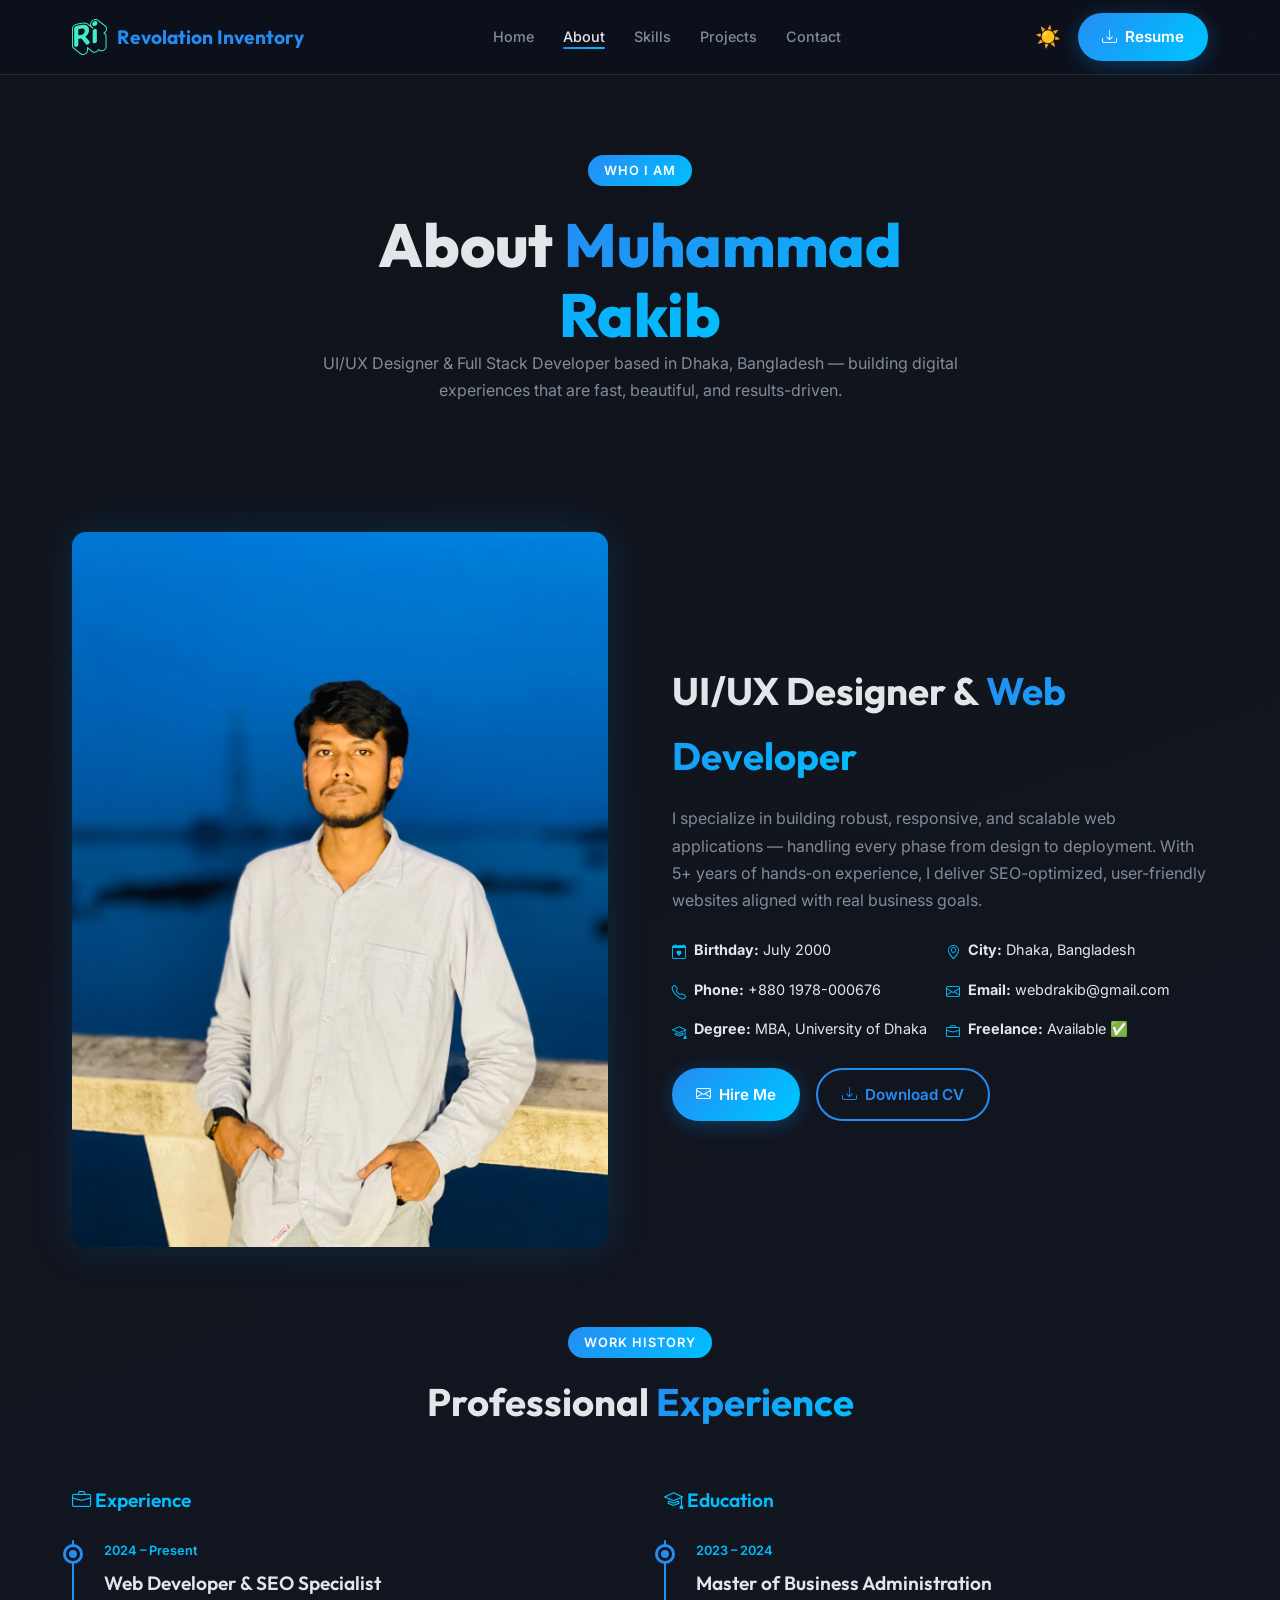
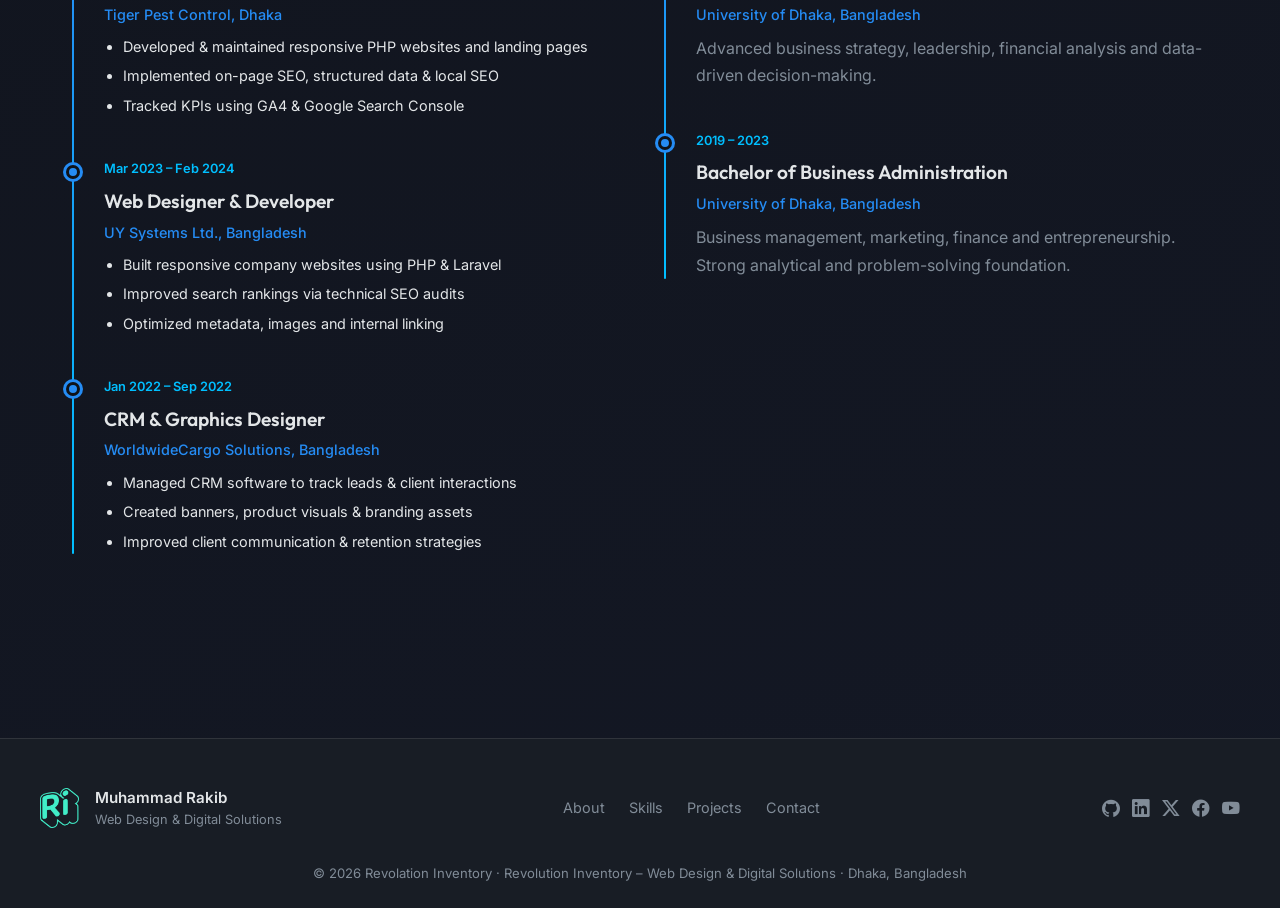
==== commit 6e71d1f5: "Update logo text and footer copyright information" ====
--- a/about.html
+++ b/about.html
@@ -42,7 +42,7 @@
     <nav class="nav-container">
       <a href="index.html" class="logo">
         <img src="assets/images/logo.png" alt="RI Logo" class="logo-img" />
-        <span class="logo-text">Rakib</span>
+        <span class="logo-text">Revolation Inventory</span>
       </a>
       <button class="nav-hamburger" id="nav-hamburger"><span></span><span></span><span></span></button>
       <ul class="nav-links" id="nav-links">
@@ -179,7 +179,7 @@
         <a href="https://www.youtube.com/@webdrakib" target="_blank" rel="noopener"><i class="bi bi-youtube"></i></a>
       </div>
     </div>
-    <p class="footer-copy">© 2026 Muhammad Rakib · Revolution Inventory – Web Design & Digital Solutions · Dhaka,
+    <p class="footer-copy">© 2026 Revolation Inventory · Revolution Inventory – Web Design & Digital Solutions · Dhaka,
       Bangladesh</p>
   </footer>
   <script src="assets/js/main.js"></script>
